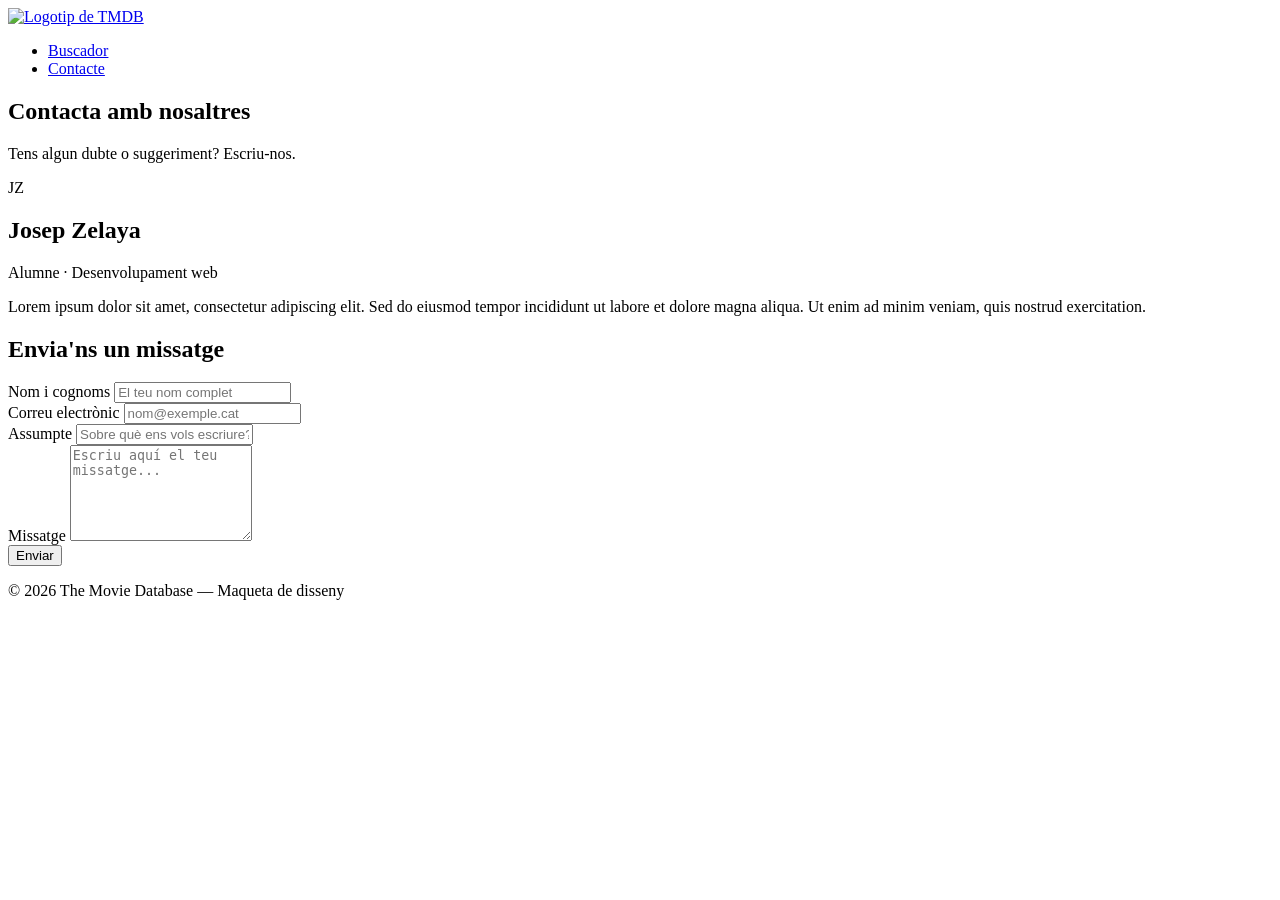
==== contacte.html @ 5c06ee54 "Ampliacions A02.2" ====
<!DOCTYPE html>
<html lang="ca">
<head>
    <meta charset="UTF-8">
    <meta name="viewport" content="width=device-width, initial-scale=1.0">
    <meta name="description" content="Pàgina de contacte: envia'ns un missatge si tens algun dubte o suggeriment.">
    <title>Contacte - TMDB</title>
    <link rel="icon" type="image/png" href="favicon.png">
</head>
<body>
    <header>
        <a href="https://www.themoviedb.org/?language=ca">
            <img src="https://www.themoviedb.org/assets/v4/logos/v2/blue_short-8e7b30f73a4020692ccca9c88bafe5dcb6f8a62a4c6bc55cd9ba82bb2cd95f6c.svg" alt="Logotip de TMDB" height="25">
        </a>
        <nav>
            <ul>
                <li><a href="index.html">Buscador</a></li>
                <li><a href="contacte.html">Contacte</a></li>
            </ul>
        </nav>
    </header>
    <main>
        <section>
            <h1>Contacta amb nosaltres</h1>
            <p>Tens algun dubte o suggeriment? Escriu-nos.</p>
        </section>
        <section>
            <article>
                <p>JZ</p>
                <h2>Josep Zelaya</h2>
                <p>Alumne · Desenvolupament web</p>
                <p>Lorem ipsum dolor sit amet, consectetur adipiscing elit. Sed do eiusmod tempor incididunt ut labore et dolore magna aliqua. Ut enim ad minim veniam, quis nostrud exercitation.</p>
            </article>
            <form method="post" action="#">
                <h2>Envia'ns un missatge</h2>
                <div>
                    <label for="nom">Nom i cognoms</label>
                    <input type="text" id="nom" name="nom" placeholder="El teu nom complet" required>
                </div>
                <div>
                    <label for="correu">Correu electrònic</label>
                    <input type="email" id="correu" name="correu" placeholder="nom@exemple.cat" required>
                </div>
                <div>
                    <label for="assumpte">Assumpte</label>
                    <input type="text" id="assumpte" name="assumpte" placeholder="Sobre què ens vols escriure?">
                </div>
                <div>
                    <label for="missatge">Missatge</label>
                    <textarea id="missatge" name="missatge" rows="6" placeholder="Escriu aquí el teu missatge..." required></textarea>
                </div>
                <button type="submit">Enviar</button>
            </form>
        </section>
    </main>
    <footer>
        <p>© 2026 The Movie Database — Maqueta de disseny</p>
    </footer>
</body>
</html>
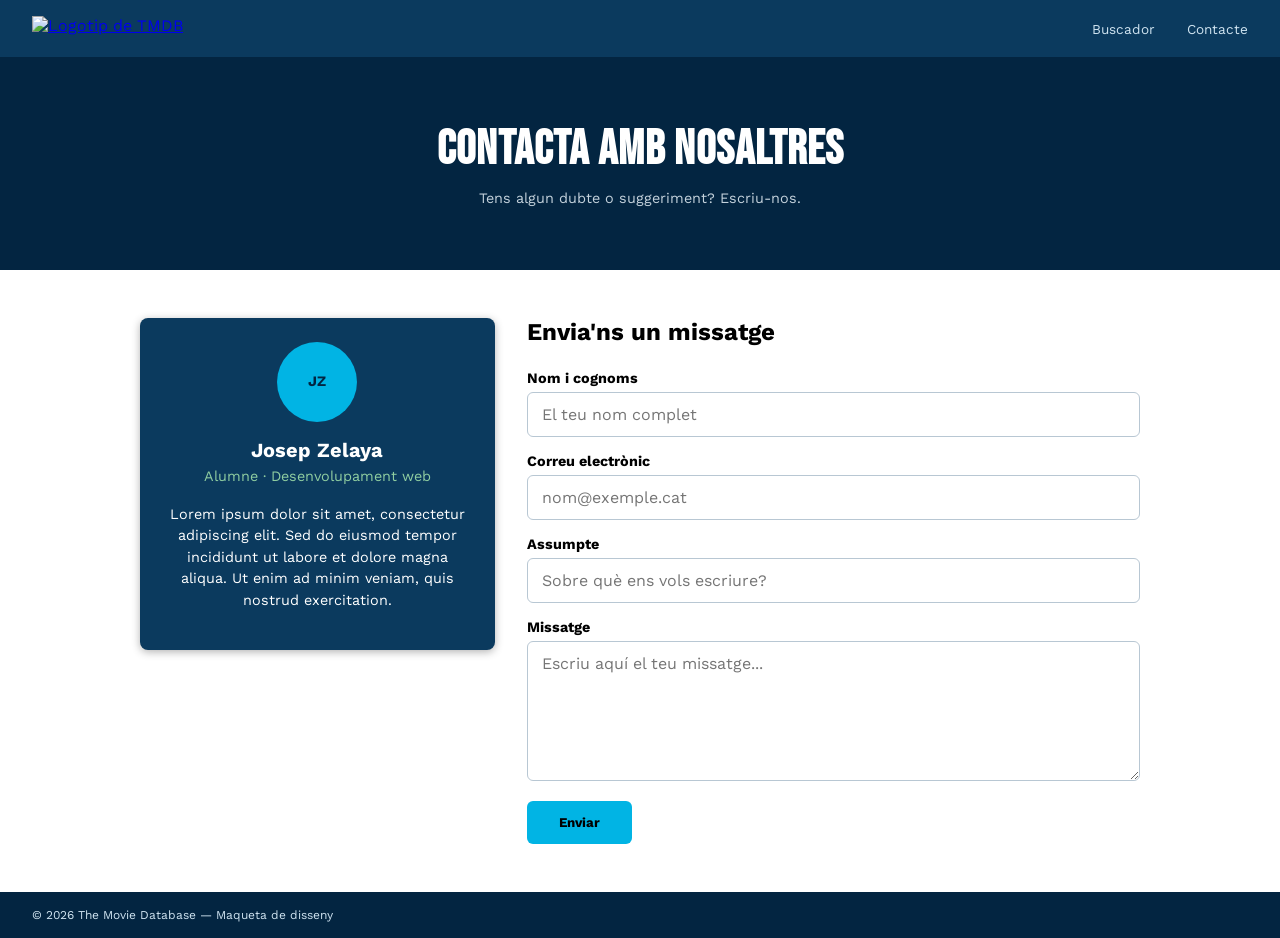
==== commit a47f684b: "Completar practica CSS" ====
--- a/contacte.html
+++ b/contacte.html
@@ -6,6 +6,10 @@
     <meta name="description" content="Pàgina de contacte: envia'ns un missatge si tens algun dubte o suggeriment.">
     <title>Contacte - TMDB</title>
     <link rel="icon" type="image/png" href="favicon.png">
+    <link rel="preconnect" href="https://fonts.googleapis.com">
+    <link rel="preconnect" href="https://fonts.gstatic.com" crossorigin>
+    <link href="https://fonts.googleapis.com/css2?family=Bebas+Neue&family=Work+Sans:wght@400;700&display=swap" rel="stylesheet">
+    <link rel="stylesheet" href="css/estils.css">
 </head>
 <body>
     <header>
@@ -20,32 +24,32 @@
         </nav>
     </header>
     <main>
-        <section>
+        <section class="intro">
             <h1>Contacta amb nosaltres</h1>
             <p>Tens algun dubte o suggeriment? Escriu-nos.</p>
         </section>
-        <section>
-            <article>
-                <p>JZ</p>
+        <section class="contacte">
+            <article class="perfil">
+                <p class="avatar">JZ</p>
                 <h2>Josep Zelaya</h2>
-                <p>Alumne · Desenvolupament web</p>
+                <p class="rol">Alumne · Desenvolupament web</p>
                 <p>Lorem ipsum dolor sit amet, consectetur adipiscing elit. Sed do eiusmod tempor incididunt ut labore et dolore magna aliqua. Ut enim ad minim veniam, quis nostrud exercitation.</p>
             </article>
-            <form method="post" action="#">
+            <form class="formulari" method="post" action="#">
                 <h2>Envia'ns un missatge</h2>
-                <div>
+                <div class="camp">
                     <label for="nom">Nom i cognoms</label>
                     <input type="text" id="nom" name="nom" placeholder="El teu nom complet" required>
                 </div>
-                <div>
+                <div class="camp">
                     <label for="correu">Correu electrònic</label>
                     <input type="email" id="correu" name="correu" placeholder="nom@exemple.cat" required>
                 </div>
-                <div>
+                <div class="camp">
                     <label for="assumpte">Assumpte</label>
                     <input type="text" id="assumpte" name="assumpte" placeholder="Sobre què ens vols escriure?">
                 </div>
-                <div>
+                <div class="camp">
                     <label for="missatge">Missatge</label>
                     <textarea id="missatge" name="missatge" rows="6" placeholder="Escriu aquí el teu missatge..." required></textarea>
                 </div>
--- a/css/estils.css
+++ b/css/estils.css
@@ -0,0 +1,269 @@
+/* ===== DISTRIBUCIÓ (codi donat, no el modifiqueu) ===== */
+nav { display: flex; justify-content: space-between; align-items: center; }
+nav ul { display: flex; gap: 32px; }
+.resultats { display: flex; gap: 24px; }
+.targeta { flex: 1; }
+
+/* ===== ELS VOSTRES ESTILS ===== */
+
+/* --- 1.2 Estils generals --- */
+body {
+  margin: 0;
+  font-family: "Work Sans", sans-serif;
+}
+
+/* --- 1.3 Capçalera --- */
+header {
+  background-color: #0b3a5e;
+  padding: 16px 32px;
+  display: flex;
+  justify-content: space-between;
+  align-items: center;
+}
+
+header img {
+  display: block;
+}
+
+nav ul {
+  margin: 0;
+  padding: 0;
+  list-style: none;
+}
+
+nav ul a {
+  color: #cfe3f0;
+  text-decoration: none;
+  font-size: 0.85rem;
+}
+
+nav ul a:hover {
+  color: #01b4e4;
+}
+
+/* --- 1.4 Buscador --- */
+.buscador {
+  background-color: #032541;
+  color: #ffffff;
+  text-align: center;
+  padding: 64px 24px;
+}
+
+.buscador h1 {
+  font-family: "Bebas Neue", sans-serif;
+  font-size: 3rem;
+  text-transform: uppercase;
+  letter-spacing: 1px;
+  margin: 0 0 12px;
+}
+
+.buscador p {
+  display: block;
+  font-size: 0.9rem;
+  color: #c4d2dc;
+  margin: 0 0 32px;
+}
+
+.buscador form {
+  max-width: 800px;
+  margin: 0 auto;
+}
+
+.buscador label {
+  position: absolute;
+  left: -9999px;
+}
+
+.buscador input {
+  width: 70%;
+  box-sizing: border-box;
+  border: none;
+  background-color: #0b3a5e;
+  color: #ffffff;
+  padding: 14px 16px;
+  border-radius: 6px 0 0 6px;
+  font-family: inherit;
+}
+
+.buscador button {
+  border: none;
+  background-color: #01b4e4;
+  font-weight: bold;
+  padding: 14px 24px;
+  border-radius: 0 6px 6px 0;
+  font-family: inherit;
+  cursor: pointer;
+}
+
+/* --- 1.5 Resultats --- */
+.pelicules {
+  padding: 48px 32px;
+}
+
+.pelicules h2 {
+  margin-bottom: 24px;
+}
+
+.targeta {
+  background-color: #0b3a5e;
+  border-radius: 8px;
+  box-shadow: 0 2px 8px rgba(0, 0, 0, 0.3);
+}
+
+.targeta img {
+  width: 100%;
+  height: 250px;
+  object-fit: cover;
+  border-radius: 8px 8px 0 0;
+  display: block;
+}
+
+.targeta h3 {
+  color: #ffffff;
+  font-size: 0.9rem;
+  padding: 0 12px;
+  margin: 10px 0 4px;
+}
+
+.targeta p {
+  color: #90cea1;
+  padding: 0 12px;
+  margin: 2px 0 12px;
+  font-size: 0.85rem;
+}
+
+/* --- 1.6 Peus de pàgina --- */
+footer {
+  background-color: #032541;
+  color: #cfe3f0;
+  font-size: 0.75rem;
+  padding: 16px 32px;
+}
+
+footer p {
+  margin: 0;
+}
+
+/* ===== PART 2: CONTACTE ===== */
+
+/* --- Capçalera de la pàgina --- */
+.intro {
+  background-color: #032541;
+  color: #ffffff;
+  text-align: center;
+  padding: 64px 24px;
+}
+
+.intro h1 {
+  font-family: "Bebas Neue", sans-serif;
+  font-size: 3rem;
+  text-transform: uppercase;
+  letter-spacing: 1px;
+  margin: 0 0 12px;
+}
+
+.intro p {
+  font-size: 0.9rem;
+  color: #c4d2dc;
+  margin: 0;
+}
+
+/* --- Perfil i formulari --- */
+.contacte {
+  display: flex;
+  gap: 32px;
+  align-items: flex-start;
+  max-width: 1000px;
+  margin: 0 auto;
+  padding: 48px 32px;
+}
+
+.perfil {
+  flex: 1;
+  background-color: #0b3a5e;
+  color: #ffffff;
+  border-radius: 8px;
+  box-shadow: 0 2px 8px rgba(0, 0, 0, 0.3);
+  padding: 24px;
+  text-align: center;
+}
+
+.avatar {
+  width: 80px;
+  height: 80px;
+  margin: 0 auto 16px;
+  border-radius: 50%;
+  background-color: #01b4e4;
+  color: #032541;
+  font-size: 1.5rem;
+  font-weight: bold;
+  display: flex;
+  justify-content: center;
+  align-items: center;
+}
+
+.perfil h2 {
+  margin: 0 0 4px;
+  font-size: 1.25rem;
+}
+
+.perfil .rol {
+  color: #90cea1;
+  margin: 0 0 16px;
+}
+
+.perfil p {
+  font-size: 0.9rem;
+  line-height: 1.5;
+}
+
+.formulari {
+  flex: 2;
+}
+
+.formulari h2 {
+  margin: 0 0 24px;
+}
+
+.camp {
+  margin-bottom: 16px;
+}
+
+.camp label {
+  display: block;
+  margin-bottom: 6px;
+  font-size: 0.9rem;
+  font-weight: bold;
+}
+
+.camp input,
+.camp textarea {
+  width: 100%;
+  box-sizing: border-box;
+  padding: 12px 14px;
+  border: 1px solid #b8c7d3;
+  border-radius: 6px;
+  font-family: inherit;
+  font-size: 1rem;
+}
+
+.camp input:focus,
+.camp textarea:focus {
+  outline: 2px solid #01b4e4;
+  border-color: #01b4e4;
+}
+
+.formulari button {
+  background-color: #01b4e4;
+  border: none;
+  border-radius: 6px;
+  padding: 14px 32px;
+  font-family: inherit;
+  font-weight: bold;
+  cursor: pointer;
+}
+
+.formulari button:hover {
+  background-color: #0b3a5e;
+  color: #ffffff;
+}
